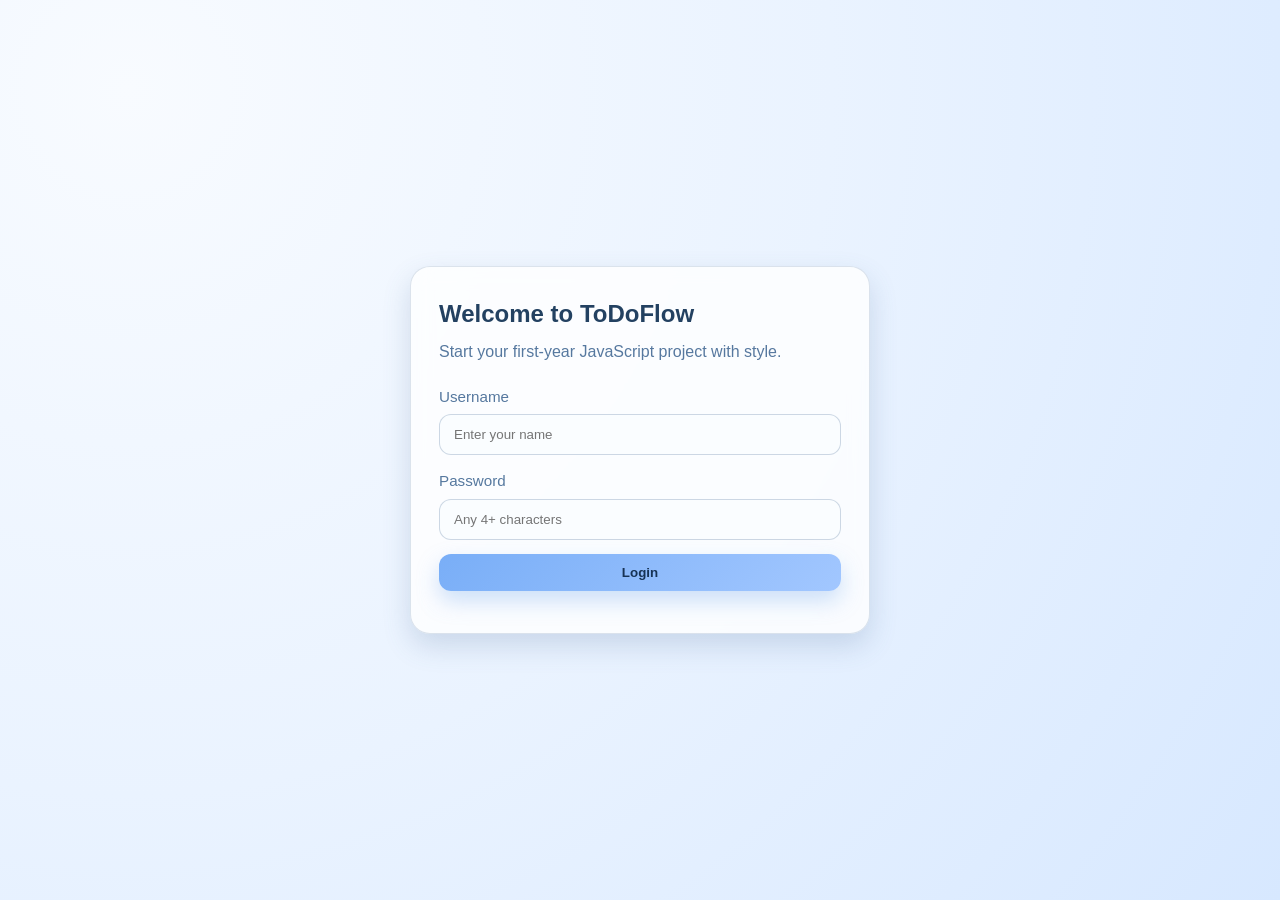
==== contact.html @ 29134044 "added project files" ====
<!DOCTYPE html>
<html lang="en">
  <head>
    <meta charset="UTF-8" />
    <meta name="viewport" content="width=device-width, initial-scale=1.0" />
    <title>ToDoFlow | Contact</title>
    <link rel="stylesheet" href="styles.css" />
  </head>
  <body>
    <header class="navbar">
      <div class="container nav-inner">
        <a class="brand" href="home.html">
          <span class="brand-dot"></span>
          ToDoFlow
        </a>
        <nav class="nav-links">
          <a href="home.html">Home</a>
          <a href="info.html">Info</a>
          <a class="active" href="contact.html">Contact Us</a>
          <a href="login.html" id="logoutBtn">Logout</a>
        </nav>
      </div>
    </header>

    <main class="page container">
      <section class="hero fade-up">
        <div>
          <h1>Contact Us</h1>
          <p>Need help or want to share feedback? Send us a message.</p>
        </div>
      </section>

      <section class="contact-grid fade-up">
        <article class="card content-card glass">
          <h2 class="title">Project Team</h2>
          <p class="subtitle">First-Year FEE Project</p>
          <p style="margin-top: 0">
            Email: shaury1233.be25@chitkarauniversity.edu.in<br />
            Phone: +91 92043 39763<br />
            Location: Chitkara University,Himachal Pardesh-174103.
          </p>
        </article>

        <article class="card content-card glass">
          <h2 class="title">Send Message</h2>
          <form id="contactForm">
            <div class="input-group">
              <label for="fullName">Full Name</label>
              <input id="fullName" type="text" required />
            </div>
            <div class="input-group">
              <label for="email">Email</label>
              <input id="email" type="email" required />
            </div>
            <div class="input-group">
              <label for="message">Message</label>
              <textarea id="message" rows="4" required></textarea>
            </div>
            <button type="submit" class="btn btn-primary">Submit</button>
            <p id="contactStatus" class="hint"></p>
          </form>
        </article>
      </section>
    </main>

    <script src="app.js"></script>
  </body>
</html>
---- styles.css ----
:root {
  --bg: #eaf3ff;
  --bg-soft: #dfeeff;
  --card: rgba(255, 255, 255, 0.8);
  --text: #234161;
  --muted: #56789f;
  --accent: #79aef7;
  --accent-2: #a2c7ff;
  --danger: #e58999;
  --success: #76beaa;
  --shadow: 0 12px 28px rgba(68, 106, 151, 0.2);
  --radius: 20px;
}

* {
  box-sizing: border-box;
}

html,
body {
  margin: 0;
  padding: 0;
  font-family: "Segoe UI", Tahoma, Geneva, Verdana, sans-serif;
  background: radial-gradient(circle at 10% 10%, #f8fbff 0%, var(--bg) 50%, #d7e8ff 100%);
  color: var(--text);
  min-height: 100%;
}

body {
  line-height: 1.55;
}

a {
  color: inherit;
  text-decoration: none;
}

.container {
  width: min(1100px, 92%);
  margin: 0 auto;
}

.navbar {
  position: sticky;
  top: 0;
  z-index: 30;
  backdrop-filter: blur(10px);
  background: rgba(238, 246, 255, 0.82);
  border-bottom: 1px solid rgba(86, 120, 159, 0.18);
}

.nav-inner {
  display: flex;
  align-items: center;
  justify-content: space-between;
  padding: 16px 0;
}

.brand {
  display: flex;
  align-items: center;
  gap: 10px;
  font-size: 1.1rem;
  font-weight: 700;
}

.brand-dot {
  width: 12px;
  height: 12px;
  border-radius: 999px;
  background: linear-gradient(135deg, var(--accent), var(--accent-2));
  box-shadow: 0 0 14px rgba(121, 174, 247, 0.8);
}

.nav-links {
  display: flex;
  align-items: center;
  gap: 12px;
}

.nav-links a {
  padding: 10px 14px;
  border-radius: 999px;
  color: var(--muted);
  transition: all 0.25s ease;
}

.nav-links a:hover,
.nav-links a.active {
  color: #193352;
  background: rgba(121, 174, 247, 0.24);
}

.btn {
  border: 0;
  border-radius: 12px;
  padding: 11px 16px;
  font-weight: 600;
  cursor: pointer;
  transition: transform 0.2s ease, box-shadow 0.2s ease, opacity 0.2s ease;
}

.btn:hover {
  transform: translateY(-1px);
}

.btn:active {
  transform: translateY(0);
}

.btn-primary {
  color: #173355;
  background: linear-gradient(135deg, var(--accent), var(--accent-2));
  box-shadow: 0 10px 22px rgba(110, 163, 235, 0.34);
}

.btn-secondary {
  color: var(--text);
  background: rgba(248, 252, 255, 0.75);
}

.page {
  padding: 46px 0 80px;
}

.hero {
  display: grid;
  grid-template-columns: 1.2fr 1fr;
  gap: 30px;
  align-items: center;
  margin-bottom: 28px;
}

.hero h1 {
  margin: 0 0 12px;
  font-size: clamp(1.8rem, 3vw, 3rem);
  line-height: 1.15;
}

.hero p {
  margin: 0;
  color: var(--muted);
}

.card {
  background: var(--card);
  border: 1px solid rgba(86, 120, 159, 0.2);
  border-radius: var(--radius);
  box-shadow: var(--shadow);
}

.glass {
  backdrop-filter: blur(10px);
}

.login-wrap {
  min-height: 100vh;
  display: grid;
  place-items: center;
  padding: 20px;
}

.login-card {
  width: min(460px, 95%);
  padding: 28px;
}

.title {
  margin-top: 0;
  margin-bottom: 8px;
}

.subtitle {
  margin-top: 0;
  margin-bottom: 20px;
  color: var(--muted);
}

.input-group {
  margin-bottom: 14px;
}

label {
  display: block;
  font-size: 0.95rem;
  margin-bottom: 6px;
  color: var(--muted);
}

input,
textarea {
  width: 100%;
  border: 1px solid rgba(86, 120, 159, 0.28);
  background: rgba(250, 253, 255, 0.88);
  color: var(--text);
  border-radius: 12px;
  padding: 12px 14px;
  outline: none;
  transition: border-color 0.2s ease, box-shadow 0.2s ease;
}

input:focus,
textarea:focus {
  border-color: var(--accent-2);
  box-shadow: 0 0 0 4px rgba(162, 199, 255, 0.35);
}

.hint,
.error,
.success {
  font-size: 0.9rem;
}

.hint {
  color: var(--muted);
}

.error {
  color: #bc4f64;
}

.success {
  color: #2d7f70;
}

.todo-layout {
  display: grid;
  grid-template-columns: 1fr 1fr 1fr;
  gap: 20px;
}

.task-hub {
  width: 100%;
  max-width: 900px;
  margin: 0 auto;
  padding: 22px;
  border-radius: var(--radius);
  border: 1px solid rgba(86, 120, 159, 0.22);
  background: rgba(244, 250, 255, 0.78);
  box-shadow: var(--shadow);
}

.panel {
  padding: 18px;
}

.todo-form {
  display: grid;
  grid-template-columns: 1fr 1fr auto;
  gap: 10px;
  margin-bottom: 15px;
}

#todoInput {
  min-height: 56px;
  font-size: 1.02rem;
}

#todoDate {
  min-height: 56px;
}

.task-list {
  list-style: none;
  margin: 0;
  padding: 0;
  display: grid;
  gap: 10px;
  max-height: 420px;
  overflow-y: auto;
}

.task-item {
  display: flex;
  justify-content: space-between;
  gap: 10px;
  align-items: center;
  padding: 12px;
  border-radius: 14px;
  background: rgba(250, 253, 255, 0.8);
  border: 1px solid rgba(86, 120, 159, 0.16);
  transition: transform 0.2s ease, background 0.2s ease;
}

.task-item:hover {
  transform: translateY(-1px);
  background: rgba(255, 255, 255, 0.96);
}

.task-item.done .task-text {
  text-decoration: line-through;
  opacity: 0.65;
}

.task-left {
  display: flex;
  align-items: flex-start;
  gap: 10px;
}

.task-text-wrap {
  display: flex;
  flex-direction: column;
}

.task-date {
  font-size: 0.82rem;
  color: var(--muted);
}

.task-actions {
  display: flex;
  gap: 8px;
}

.icon-btn {
  border: 0;
  border-radius: 10px;
  padding: 8px 10px;
  cursor: pointer;
  color: #22415f;
  font-weight: 600;
}

.icon-btn.done {
  background: rgba(118, 190, 170, 0.26);
}

.icon-btn.remove {
  background: rgba(229, 137, 153, 0.25);
}

.stats {
  display: flex;
  justify-content: space-between;
  color: var(--muted);
  font-size: 0.93rem;
}

.stats-box {
  margin-top: 8px;
  padding: 12px;
  border-radius: 14px;
  border: 1px solid rgba(86, 120, 159, 0.2);
  background: rgba(241, 248, 255, 0.75);
  display: grid;
  grid-template-columns: 1fr;
  gap: 8px;
}

.stat-pill {
  display: flex;
  justify-content: space-between;
  border-radius: 10px;
  padding: 8px 10px;
  color: var(--muted);
  background: rgba(255, 255, 255, 0.78);
}

.add-task-btn {
  min-height: 56px;
  padding: 12px 20px;
  font-size: 1rem;
  font-weight: 700;
}

.task-sections {
  margin-top: 16px;
  display: grid;
  grid-template-columns: 1fr 1fr;
  gap: 16px;
}

.section-title {
  margin: 0 0 8px;
}

.content-card {
  padding: 24px;
}

.contact-grid {
  display: grid;
  grid-template-columns: 1fr 1fr;
  gap: 20px;
}

.fade-up {
  animation: fadeUp 0.6s ease both;
}

@keyframes fadeUp {
  from {
    opacity: 0;
    transform: translateY(12px);
  }
  to {
    opacity: 1;
    transform: translateY(0);
  }
}

@media (max-width: 840px) {
  .hero,
  .todo-layout,
  .task-sections,
  .contact-grid {
    grid-template-columns: 1fr;
  }

  .todo-form {
    grid-template-columns: 1fr;
  }

  .nav-links {
    gap: 6px;
  }

  .nav-links a {
    padding: 8px 10px;
    font-size: 0.95rem;
  }
}
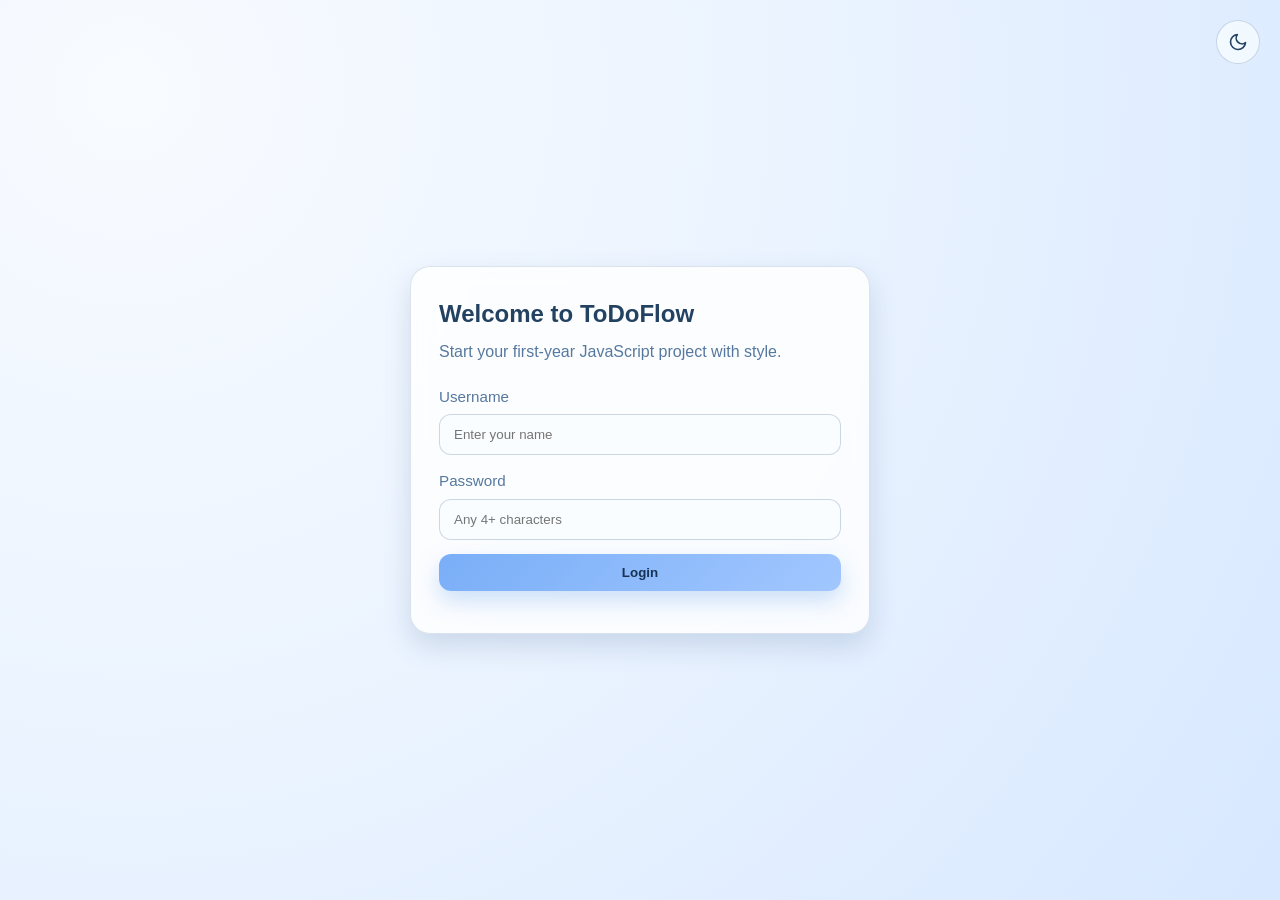
==== commit 3d84bfaa: "my-first-project" ====
--- a/contact.html
+++ b/contact.html
@@ -5,6 +5,7 @@
     <meta name="viewport" content="width=device-width, initial-scale=1.0" />
     <title>ToDoFlow | Contact</title>
     <link rel="stylesheet" href="styles.css" />
+    <script src="theme.js"></script>
   </head>
   <body>
     <header class="navbar">
@@ -17,6 +18,45 @@
           <a href="home.html">Home</a>
           <a href="info.html">Info</a>
           <a class="active" href="contact.html">Contact Us</a>
+          <button
+            type="button"
+            id="themeToggle"
+            class="theme-toggle"
+            aria-label="Switch to dark mode"
+            title="Dark mode"
+          >
+            <svg
+              class="theme-icon theme-icon-sun"
+              xmlns="http://www.w3.org/2000/svg"
+              width="20"
+              height="20"
+              viewBox="0 0 24 24"
+              fill="none"
+              stroke="currentColor"
+              stroke-width="2"
+              stroke-linecap="round"
+              stroke-linejoin="round"
+              aria-hidden="true"
+            >
+              <circle cx="12" cy="12" r="4" />
+              <path d="M12 2v2M12 20v2M4.93 4.93l1.41 1.41M17.66 17.66l1.41 1.41M2 12h2M20 12h2M4.93 19.07l1.41-1.41M17.66 6.34l1.41-1.41" />
+            </svg>
+            <svg
+              class="theme-icon theme-icon-moon"
+              xmlns="http://www.w3.org/2000/svg"
+              width="20"
+              height="20"
+              viewBox="0 0 24 24"
+              fill="none"
+              stroke="currentColor"
+              stroke-width="2"
+              stroke-linecap="round"
+              stroke-linejoin="round"
+              aria-hidden="true"
+            >
+              <path d="M21 12.79A9 9 0 1 1 11.21 3 7 7 0 0 0 21 12.79z" />
+            </svg>
+          </button>
           <a href="login.html" id="logoutBtn">Logout</a>
         </nav>
       </div>
--- a/styles.css
+++ b/styles.css
@@ -10,6 +10,23 @@
   --success: #76beaa;
   --shadow: 0 12px 28px rgba(68, 106, 151, 0.2);
   --radius: 20px;
+  --nav-link-active: #193352;
+  --surface-input: rgba(250, 253, 255, 0.88);
+}
+
+[data-theme="dark"] {
+  --bg: #0f172a;
+  --bg-soft: #1e293b;
+  --card: rgba(30, 41, 59, 0.92);
+  --text: #e2e8f0;
+  --muted: #94a3b8;
+  --accent: #60a5fa;
+  --accent-2: #93c5fd;
+  --danger: #f87171;
+  --success: #34d399;
+  --shadow: 0 12px 28px rgba(0, 0, 0, 0.5);
+  --nav-link-active: #f1f5f9;
+  --surface-input: rgba(51, 65, 85, 0.75);
 }
 
 * {
@@ -26,6 +43,11 @@
   min-height: 100%;
 }
 
+[data-theme="dark"] html,
+[data-theme="dark"] body {
+  background: radial-gradient(circle at 10% 10%, #1e293b 0%, var(--bg) 50%, #0c1222 100%);
+}
+
 body {
   line-height: 1.55;
 }
@@ -49,6 +71,11 @@
   border-bottom: 1px solid rgba(86, 120, 159, 0.18);
 }
 
+[data-theme="dark"] .navbar {
+  background: rgba(15, 23, 42, 0.88);
+  border-bottom-color: rgba(148, 163, 184, 0.2);
+}
+
 .nav-inner {
   display: flex;
   align-items: center;
@@ -78,6 +105,58 @@
   gap: 12px;
 }
 
+.theme-toggle {
+  display: inline-flex;
+  align-items: center;
+  justify-content: center;
+  width: 44px;
+  height: 44px;
+  padding: 0;
+  border: 1px solid rgba(86, 120, 159, 0.28);
+  border-radius: 999px;
+  background: rgba(248, 252, 255, 0.75);
+  color: var(--text);
+  cursor: pointer;
+  transition: background 0.2s ease, border-color 0.2s ease, transform 0.2s ease;
+}
+
+.theme-toggle:hover {
+  transform: translateY(-1px);
+  background: rgba(121, 174, 247, 0.22);
+  border-color: rgba(121, 174, 247, 0.45);
+}
+
+.theme-toggle:active {
+  transform: translateY(0);
+}
+
+.theme-toggle .theme-icon {
+  display: none;
+  flex-shrink: 0;
+}
+
+[data-theme="light"] .theme-toggle .theme-icon-moon,
+[data-theme="dark"] .theme-toggle .theme-icon-sun {
+  display: block;
+}
+
+.theme-toggle--fixed {
+  position: fixed;
+  top: 20px;
+  right: 20px;
+  z-index: 40;
+}
+
+[data-theme="dark"] .theme-toggle {
+  background: rgba(51, 65, 85, 0.6);
+  border-color: rgba(148, 163, 184, 0.25);
+}
+
+[data-theme="dark"] .theme-toggle:hover {
+  background: rgba(96, 165, 250, 0.2);
+  border-color: rgba(96, 165, 250, 0.4);
+}
+
 .nav-links a {
   padding: 10px 14px;
   border-radius: 999px;
@@ -87,8 +166,13 @@
 
 .nav-links a:hover,
 .nav-links a.active {
-  color: #193352;
+  color: var(--nav-link-active);
   background: rgba(121, 174, 247, 0.24);
+}
+
+[data-theme="dark"] .nav-links a:hover,
+[data-theme="dark"] .nav-links a.active {
+  background: rgba(96, 165, 250, 0.18);
 }
 
 .btn {
@@ -114,6 +198,11 @@
   box-shadow: 0 10px 22px rgba(110, 163, 235, 0.34);
 }
 
+[data-theme="dark"] .btn-primary {
+  color: #0f172a;
+  box-shadow: 0 10px 22px rgba(96, 165, 250, 0.25);
+}
+
 .btn-secondary {
   color: var(--text);
   background: rgba(248, 252, 255, 0.75);
@@ -149,6 +238,10 @@
   box-shadow: var(--shadow);
 }
 
+[data-theme="dark"] .card {
+  border-color: rgba(148, 163, 184, 0.22);
+}
+
 .glass {
   backdrop-filter: blur(10px);
 }
@@ -191,7 +284,7 @@
 textarea {
   width: 100%;
   border: 1px solid rgba(86, 120, 159, 0.28);
-  background: rgba(250, 253, 255, 0.88);
+  background: var(--surface-input);
   color: var(--text);
   border-radius: 12px;
   padding: 12px 14px;
@@ -205,6 +298,16 @@
   box-shadow: 0 0 0 4px rgba(162, 199, 255, 0.35);
 }
 
+[data-theme="dark"] input,
+[data-theme="dark"] textarea {
+  border-color: rgba(148, 163, 184, 0.28);
+}
+
+[data-theme="dark"] input:focus,
+[data-theme="dark"] textarea:focus {
+  box-shadow: 0 0 0 4px rgba(96, 165, 250, 0.28);
+}
+
 .hint,
 .error,
 .success {
@@ -221,6 +324,14 @@
 
 .success {
   color: #2d7f70;
+}
+
+[data-theme="dark"] .error {
+  color: #fca5a5;
+}
+
+[data-theme="dark"] .success {
+  color: #6ee7b7;
 }
 
 .todo-layout {
@@ -240,6 +351,11 @@
   box-shadow: var(--shadow);
 }
 
+[data-theme="dark"] .task-hub {
+  border-color: rgba(148, 163, 184, 0.22);
+  background: rgba(30, 41, 59, 0.55);
+}
+
 .panel {
   padding: 18px;
 }
@@ -287,6 +403,15 @@
   background: rgba(255, 255, 255, 0.96);
 }
 
+[data-theme="dark"] .task-item {
+  background: rgba(51, 65, 85, 0.65);
+  border-color: rgba(148, 163, 184, 0.16);
+}
+
+[data-theme="dark"] .task-item:hover {
+  background: rgba(71, 85, 105, 0.75);
+}
+
 .task-item.done .task-text {
   text-decoration: line-through;
   opacity: 0.65;
@@ -322,6 +447,10 @@
   font-weight: 600;
 }
 
+[data-theme="dark"] .icon-btn {
+  color: var(--text);
+}
+
 .icon-btn.done {
   background: rgba(118, 190, 170, 0.26);
 }
@@ -355,6 +484,15 @@
   padding: 8px 10px;
   color: var(--muted);
   background: rgba(255, 255, 255, 0.78);
+}
+
+[data-theme="dark"] .stats-box {
+  border-color: rgba(148, 163, 184, 0.2);
+  background: rgba(30, 41, 59, 0.5);
+}
+
+[data-theme="dark"] .stat-pill {
+  background: rgba(51, 65, 85, 0.65);
 }
 
 .add-task-btn {
